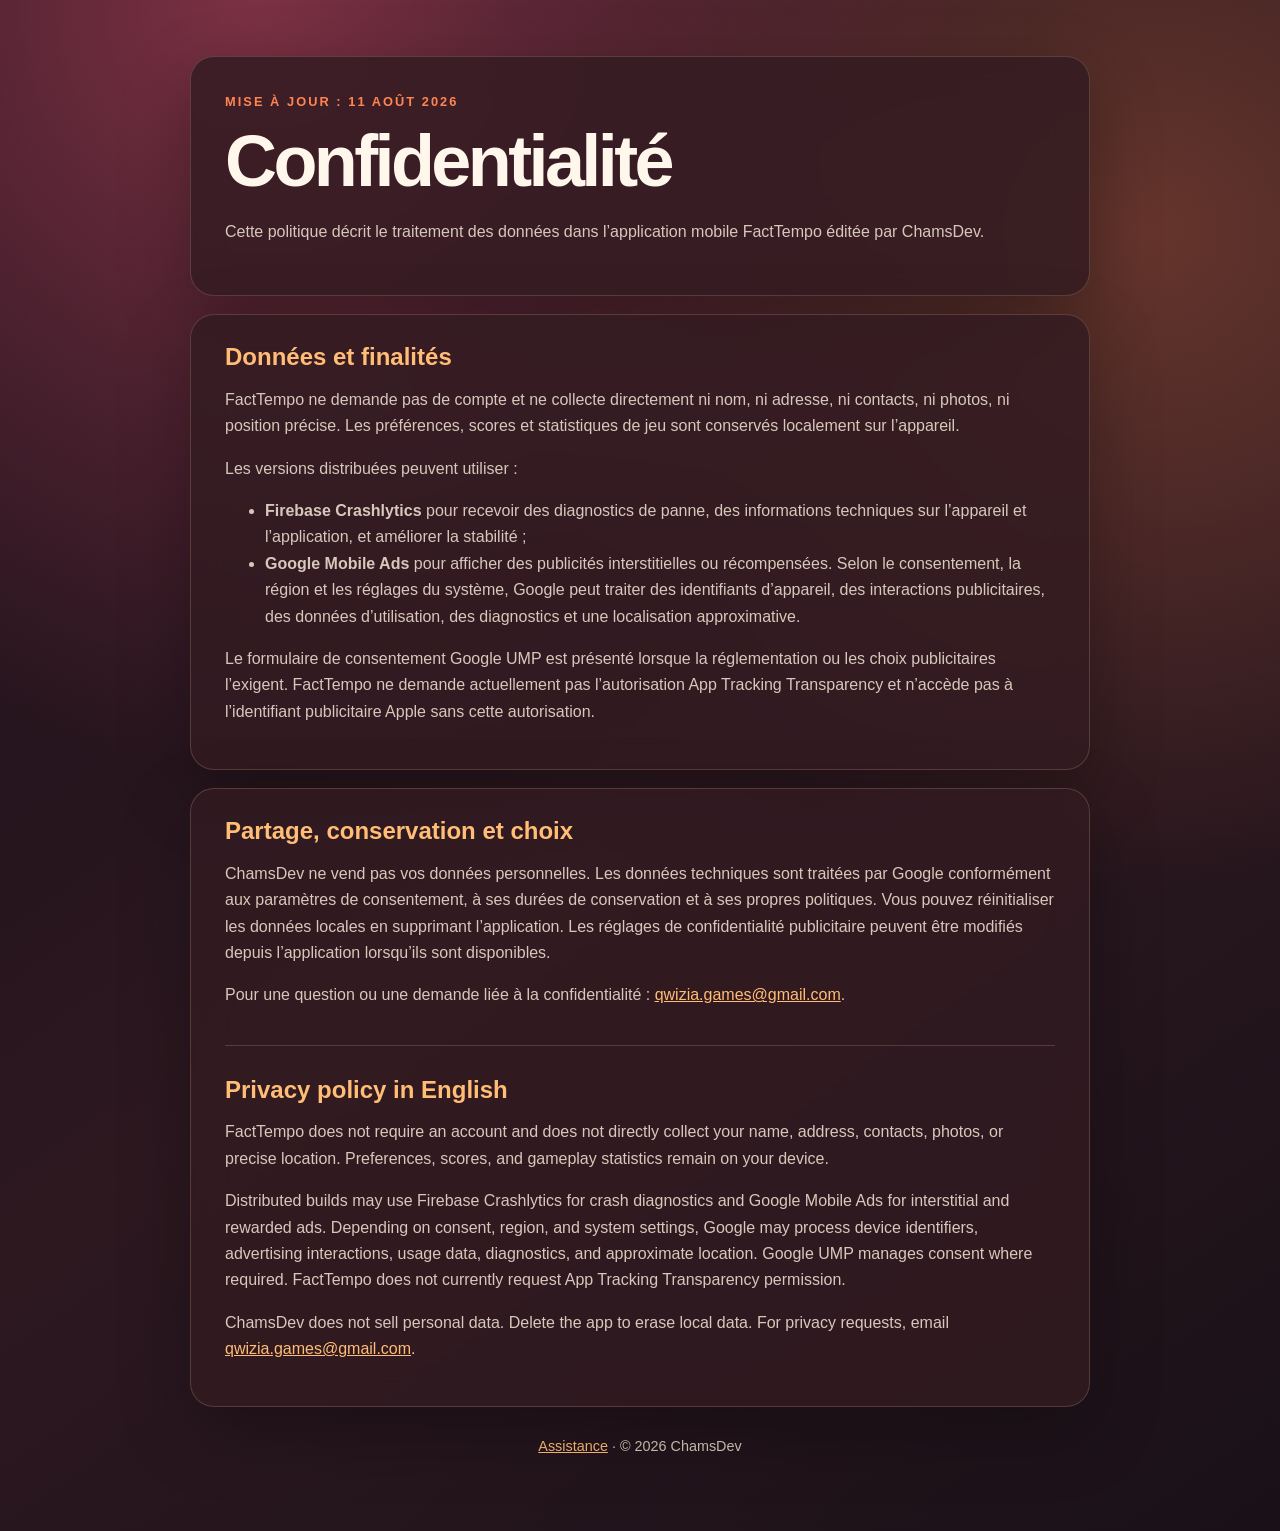
==== privacy.html @ de82e08e "Add FactTempo public support pages (#4)" ====
<!doctype html>
<html lang="fr">
  <head>
    <meta charset="utf-8">
    <meta name="viewport" content="width=device-width, initial-scale=1">
    <meta name="description" content="Politique de confidentialité officielle de FactTempo.">
    <title>Confidentialité FactTempo</title>
    <link rel="stylesheet" href="styles.css">
  </head>
  <body>
    <main>
      <header>
        <div class="eyebrow">Mise à jour : 11 août 2026</div>
        <h1>Confidentialité</h1>
        <p>Cette politique décrit le traitement des données dans l’application mobile FactTempo éditée par ChamsDev.</p>
      </header>

      <section>
        <h2>Données et finalités</h2>
        <p>FactTempo ne demande pas de compte et ne collecte directement ni nom, ni adresse, ni contacts, ni photos, ni position précise. Les préférences, scores et statistiques de jeu sont conservés localement sur l’appareil.</p>
        <p>Les versions distribuées peuvent utiliser :</p>
        <ul>
          <li><strong>Firebase Crashlytics</strong> pour recevoir des diagnostics de panne, des informations techniques sur l’appareil et l’application, et améliorer la stabilité ;</li>
          <li><strong>Google Mobile Ads</strong> pour afficher des publicités interstitielles ou récompensées. Selon le consentement, la région et les réglages du système, Google peut traiter des identifiants d’appareil, des interactions publicitaires, des données d’utilisation, des diagnostics et une localisation approximative.</li>
        </ul>
        <p>Le formulaire de consentement Google UMP est présenté lorsque la réglementation ou les choix publicitaires l’exigent. FactTempo ne demande actuellement pas l’autorisation App Tracking Transparency et n’accède pas à l’identifiant publicitaire Apple sans cette autorisation.</p>
      </section>

      <section>
        <h2>Partage, conservation et choix</h2>
        <p>ChamsDev ne vend pas vos données personnelles. Les données techniques sont traitées par Google conformément aux paramètres de consentement, à ses durées de conservation et à ses propres politiques. Vous pouvez réinitialiser les données locales en supprimant l’application. Les réglages de confidentialité publicitaire peuvent être modifiés depuis l’application lorsqu’ils sont disponibles.</p>
        <p>Pour une question ou une demande liée à la confidentialité : <a href="mailto:qwizia.games@gmail.com?subject=Confidentialit%C3%A9%20FactTempo">qwizia.games@gmail.com</a>.</p>

        <div class="language" lang="en">
          <h2>Privacy policy in English</h2>
          <p>FactTempo does not require an account and does not directly collect your name, address, contacts, photos, or precise location. Preferences, scores, and gameplay statistics remain on your device.</p>
          <p>Distributed builds may use Firebase Crashlytics for crash diagnostics and Google Mobile Ads for interstitial and rewarded ads. Depending on consent, region, and system settings, Google may process device identifiers, advertising interactions, usage data, diagnostics, and approximate location. Google UMP manages consent where required. FactTempo does not currently request App Tracking Transparency permission.</p>
          <p>ChamsDev does not sell personal data. Delete the app to erase local data. For privacy requests, email <a href="mailto:qwizia.games@gmail.com?subject=FactTempo%20Privacy">qwizia.games@gmail.com</a>.</p>
        </div>
      </section>
      <footer><a href="support.html">Assistance</a> · © 2026 ChamsDev</footer>
    </main>
  </body>
</html>
---- styles.css ----
:root {
  color-scheme: dark;
  font-family: -apple-system, BlinkMacSystemFont, "Segoe UI", sans-serif;
  --ink: #fff7ec;
  --muted: #d8c8bb;
  --accent: #ff8652;
  --accent-soft: #ffbd76;
  --surface: rgba(50, 27, 34, 0.82);
  --line: rgba(255, 216, 176, 0.18);
}

* {
  box-sizing: border-box;
}

body {
  margin: 0;
  min-height: 100vh;
  color: var(--ink);
  background:
    radial-gradient(circle at 20% 0%, #7c3144 0, transparent 42%),
    radial-gradient(circle at 90% 15%, #65352c 0, transparent 38%),
    linear-gradient(145deg, #190f19, #2d1820 52%, #1a1118);
  line-height: 1.65;
}

main {
  width: min(900px, calc(100% - 32px));
  margin: 0 auto;
  padding: 56px 0 72px;
}

header,
section {
  border: 1px solid var(--line);
  border-radius: 24px;
  background: var(--surface);
  box-shadow: 0 24px 70px rgba(0, 0, 0, 0.28);
  backdrop-filter: blur(18px);
}

header {
  padding: 34px;
}

section {
  margin-top: 18px;
  padding: 28px 34px;
}

h1,
h2 {
  line-height: 1.15;
}

h1 {
  margin: 8px 0 12px;
  font-size: clamp(2.25rem, 8vw, 4.5rem);
  letter-spacing: -0.05em;
}

h2 {
  margin: 0 0 12px;
  color: var(--accent-soft);
}

p,
li {
  color: var(--muted);
}

a {
  color: var(--accent-soft);
}

.eyebrow {
  color: var(--accent);
  font-size: 0.8rem;
  font-weight: 800;
  letter-spacing: 0.16em;
  text-transform: uppercase;
}

.links {
  display: flex;
  flex-wrap: wrap;
  gap: 12px;
  margin-top: 24px;
}

.links a {
  display: inline-block;
  border: 1px solid var(--line);
  border-radius: 999px;
  padding: 10px 16px;
  background: rgba(255, 134, 82, 0.1);
  font-weight: 700;
  text-decoration: none;
}

.language {
  margin-top: 36px;
  padding-top: 30px;
  border-top: 1px solid var(--line);
}

footer {
  padding: 28px 6px 0;
  color: var(--muted);
  font-size: 0.9rem;
  text-align: center;
}

@media (max-width: 520px) {
  main {
    padding-top: 20px;
  }

  header,
  section {
    border-radius: 18px;
    padding: 24px;
  }
}
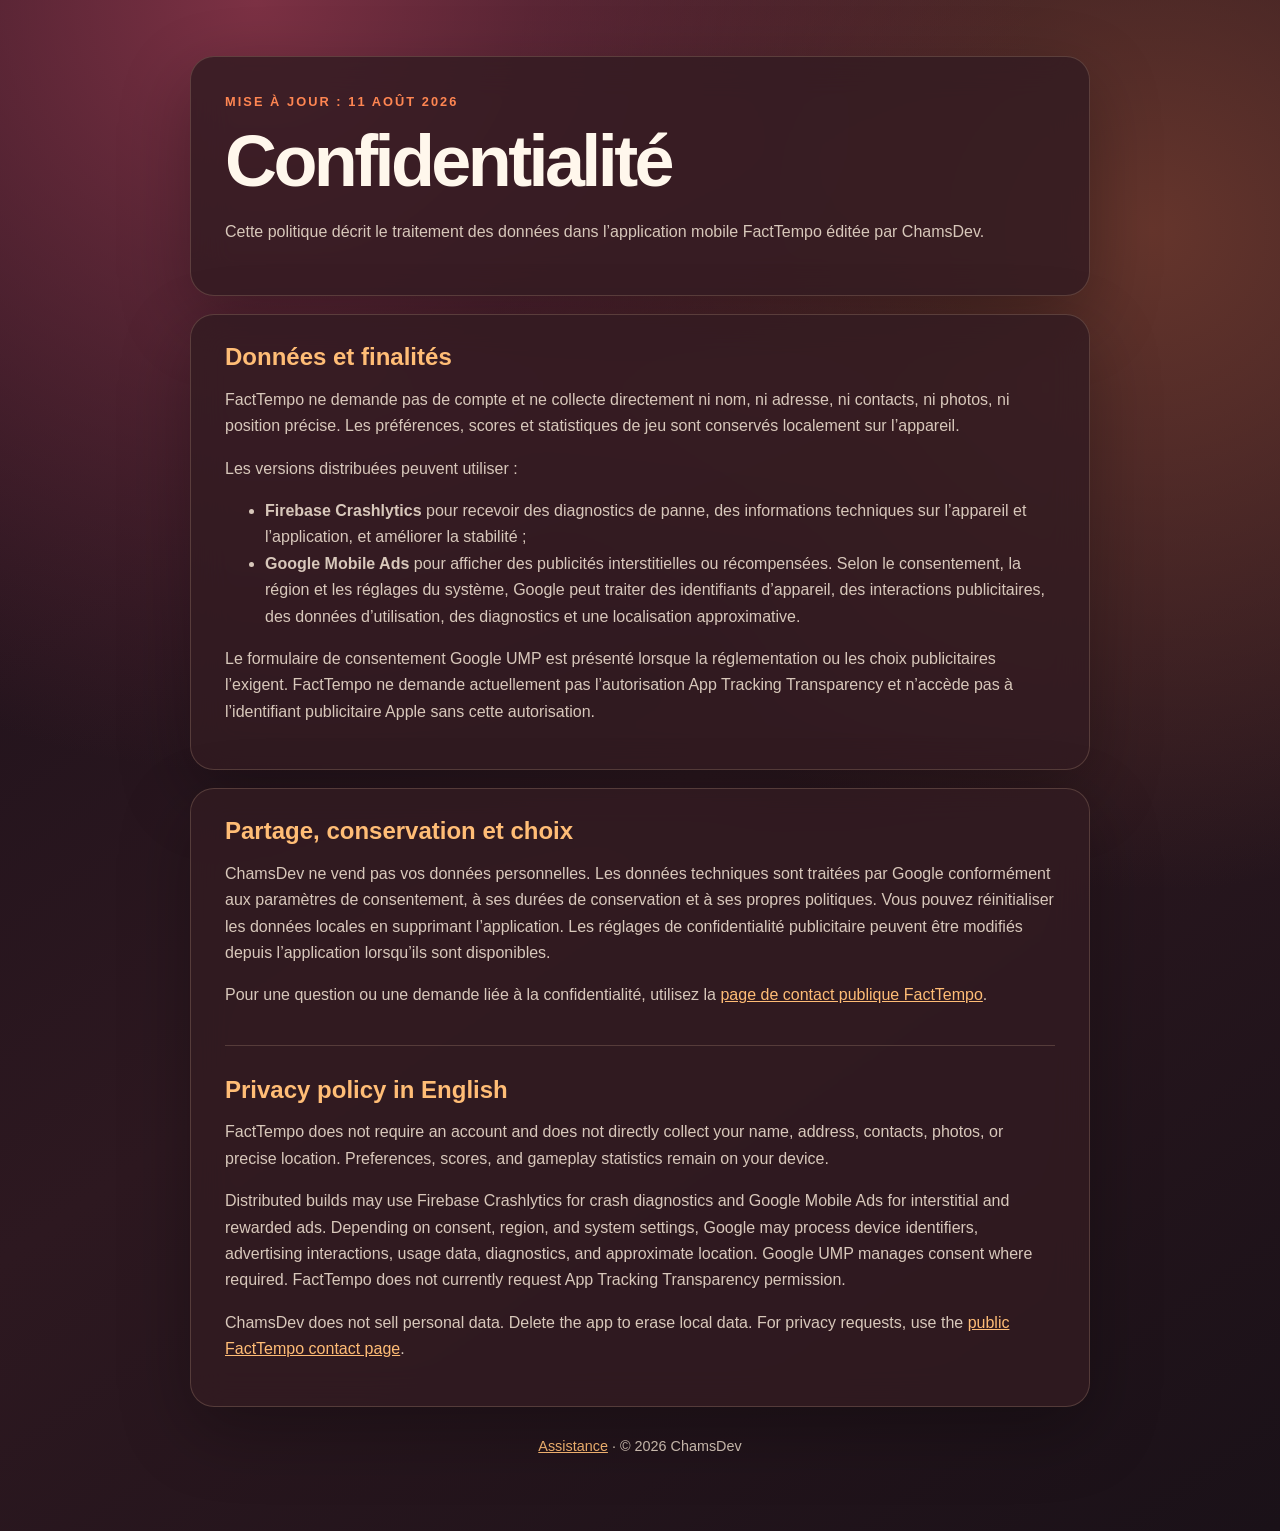
==== commit 04a8a984: "Complete FactTempo iOS signing and AdMob setup (#5)" ====
--- a/privacy.html
+++ b/privacy.html
@@ -29,13 +29,13 @@
       <section>
         <h2>Partage, conservation et choix</h2>
         <p>ChamsDev ne vend pas vos données personnelles. Les données techniques sont traitées par Google conformément aux paramètres de consentement, à ses durées de conservation et à ses propres politiques. Vous pouvez réinitialiser les données locales en supprimant l’application. Les réglages de confidentialité publicitaire peuvent être modifiés depuis l’application lorsqu’ils sont disponibles.</p>
-        <p>Pour une question ou une demande liée à la confidentialité : <a href="mailto:qwizia.games@gmail.com?subject=Confidentialit%C3%A9%20FactTempo">qwizia.games@gmail.com</a>.</p>
+        <p>Pour une question ou une demande liée à la confidentialité, utilisez la <a href="https://github.com/qwizia/facttempo-support/issues/new">page de contact publique FactTempo</a>.</p>
 
         <div class="language" lang="en">
           <h2>Privacy policy in English</h2>
           <p>FactTempo does not require an account and does not directly collect your name, address, contacts, photos, or precise location. Preferences, scores, and gameplay statistics remain on your device.</p>
           <p>Distributed builds may use Firebase Crashlytics for crash diagnostics and Google Mobile Ads for interstitial and rewarded ads. Depending on consent, region, and system settings, Google may process device identifiers, advertising interactions, usage data, diagnostics, and approximate location. Google UMP manages consent where required. FactTempo does not currently request App Tracking Transparency permission.</p>
-          <p>ChamsDev does not sell personal data. Delete the app to erase local data. For privacy requests, email <a href="mailto:qwizia.games@gmail.com?subject=FactTempo%20Privacy">qwizia.games@gmail.com</a>.</p>
+          <p>ChamsDev does not sell personal data. Delete the app to erase local data. For privacy requests, use the <a href="https://github.com/qwizia/facttempo-support/issues/new">public FactTempo contact page</a>.</p>
         </div>
       </section>
       <footer><a href="support.html">Assistance</a> · © 2026 ChamsDev</footer>
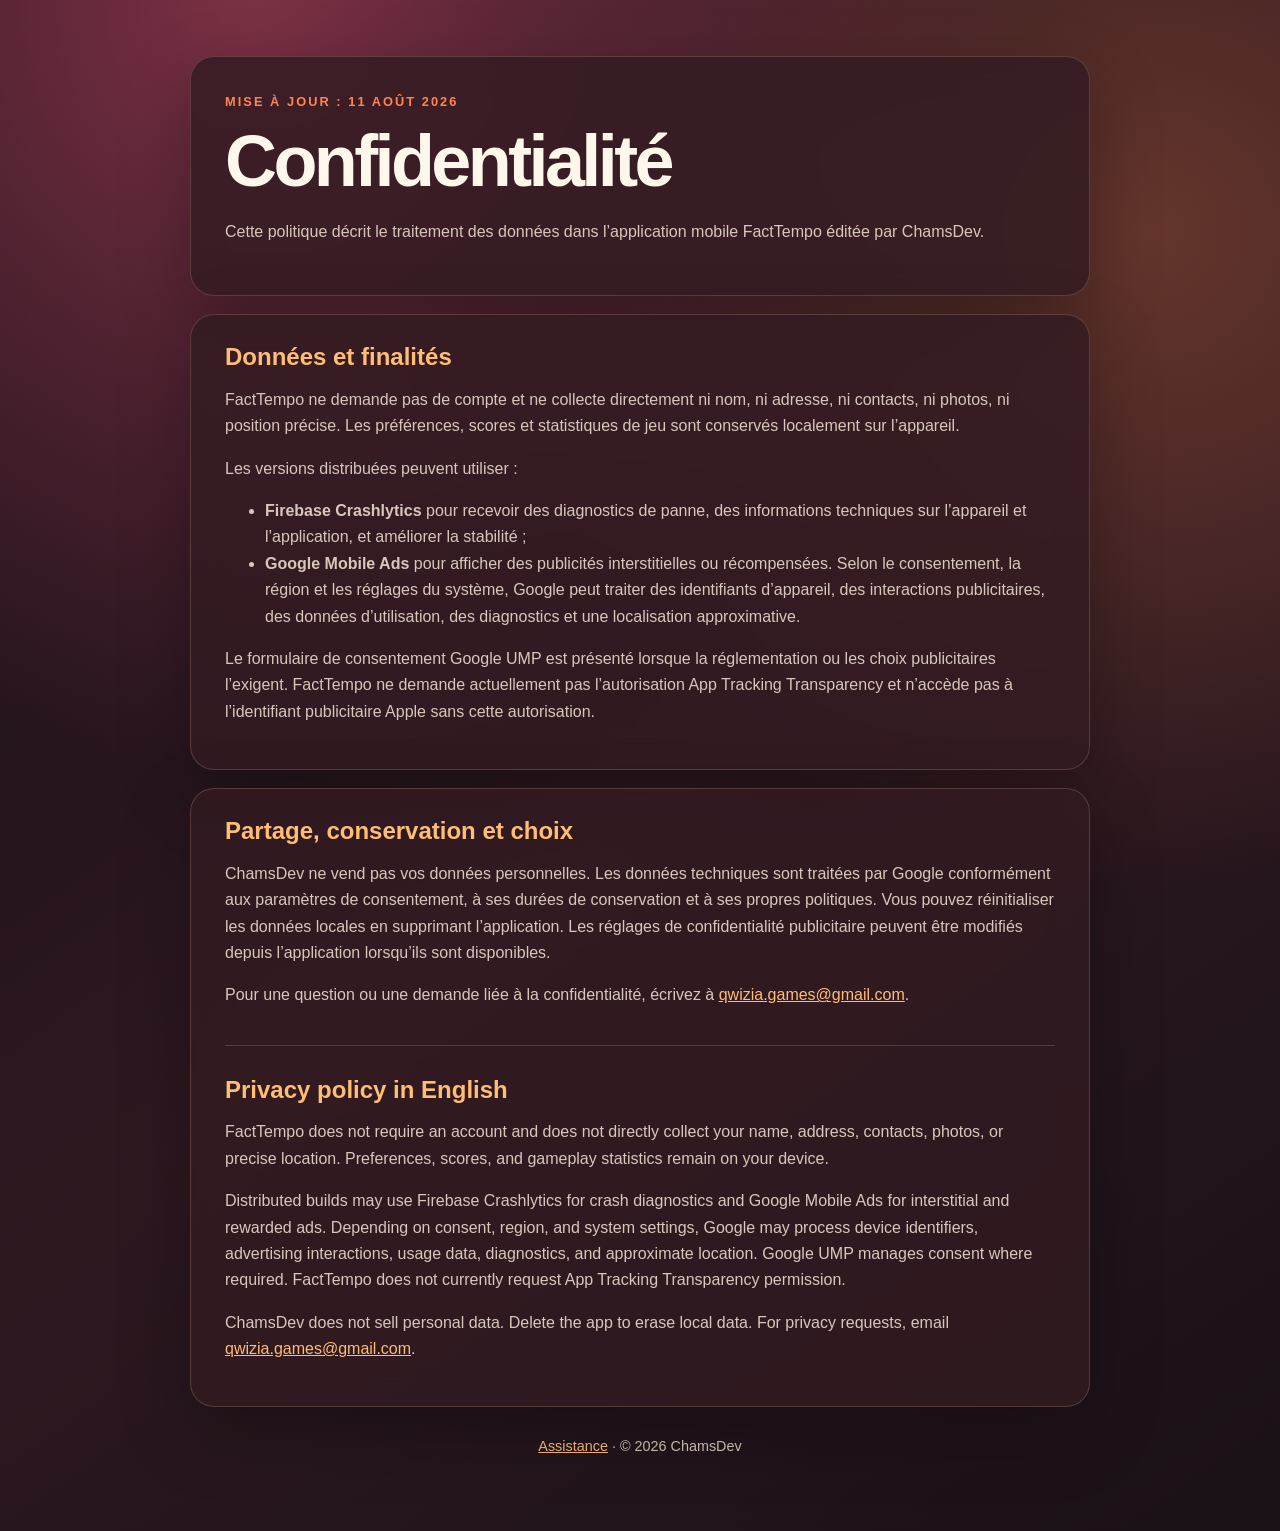
==== commit 4b57ad50: "Use Qwizia support email for FactTempo (#8)" ====
--- a/privacy.html
+++ b/privacy.html
@@ -29,13 +29,13 @@
       <section>
         <h2>Partage, conservation et choix</h2>
         <p>ChamsDev ne vend pas vos données personnelles. Les données techniques sont traitées par Google conformément aux paramètres de consentement, à ses durées de conservation et à ses propres politiques. Vous pouvez réinitialiser les données locales en supprimant l’application. Les réglages de confidentialité publicitaire peuvent être modifiés depuis l’application lorsqu’ils sont disponibles.</p>
-        <p>Pour une question ou une demande liée à la confidentialité, utilisez la <a href="https://github.com/qwizia/facttempo-support/issues/new">page de contact publique FactTempo</a>.</p>
+        <p>Pour une question ou une demande liée à la confidentialité, écrivez à <a href="mailto:qwizia.games@gmail.com?subject=Confidentialit%C3%A9%20FactTempo">qwizia.games@gmail.com</a>.</p>
 
         <div class="language" lang="en">
           <h2>Privacy policy in English</h2>
           <p>FactTempo does not require an account and does not directly collect your name, address, contacts, photos, or precise location. Preferences, scores, and gameplay statistics remain on your device.</p>
           <p>Distributed builds may use Firebase Crashlytics for crash diagnostics and Google Mobile Ads for interstitial and rewarded ads. Depending on consent, region, and system settings, Google may process device identifiers, advertising interactions, usage data, diagnostics, and approximate location. Google UMP manages consent where required. FactTempo does not currently request App Tracking Transparency permission.</p>
-          <p>ChamsDev does not sell personal data. Delete the app to erase local data. For privacy requests, use the <a href="https://github.com/qwizia/facttempo-support/issues/new">public FactTempo contact page</a>.</p>
+          <p>ChamsDev does not sell personal data. Delete the app to erase local data. For privacy requests, email <a href="mailto:qwizia.games@gmail.com?subject=FactTempo%20Privacy">qwizia.games@gmail.com</a>.</p>
         </div>
       </section>
       <footer><a href="support.html">Assistance</a> · © 2026 ChamsDev</footer>
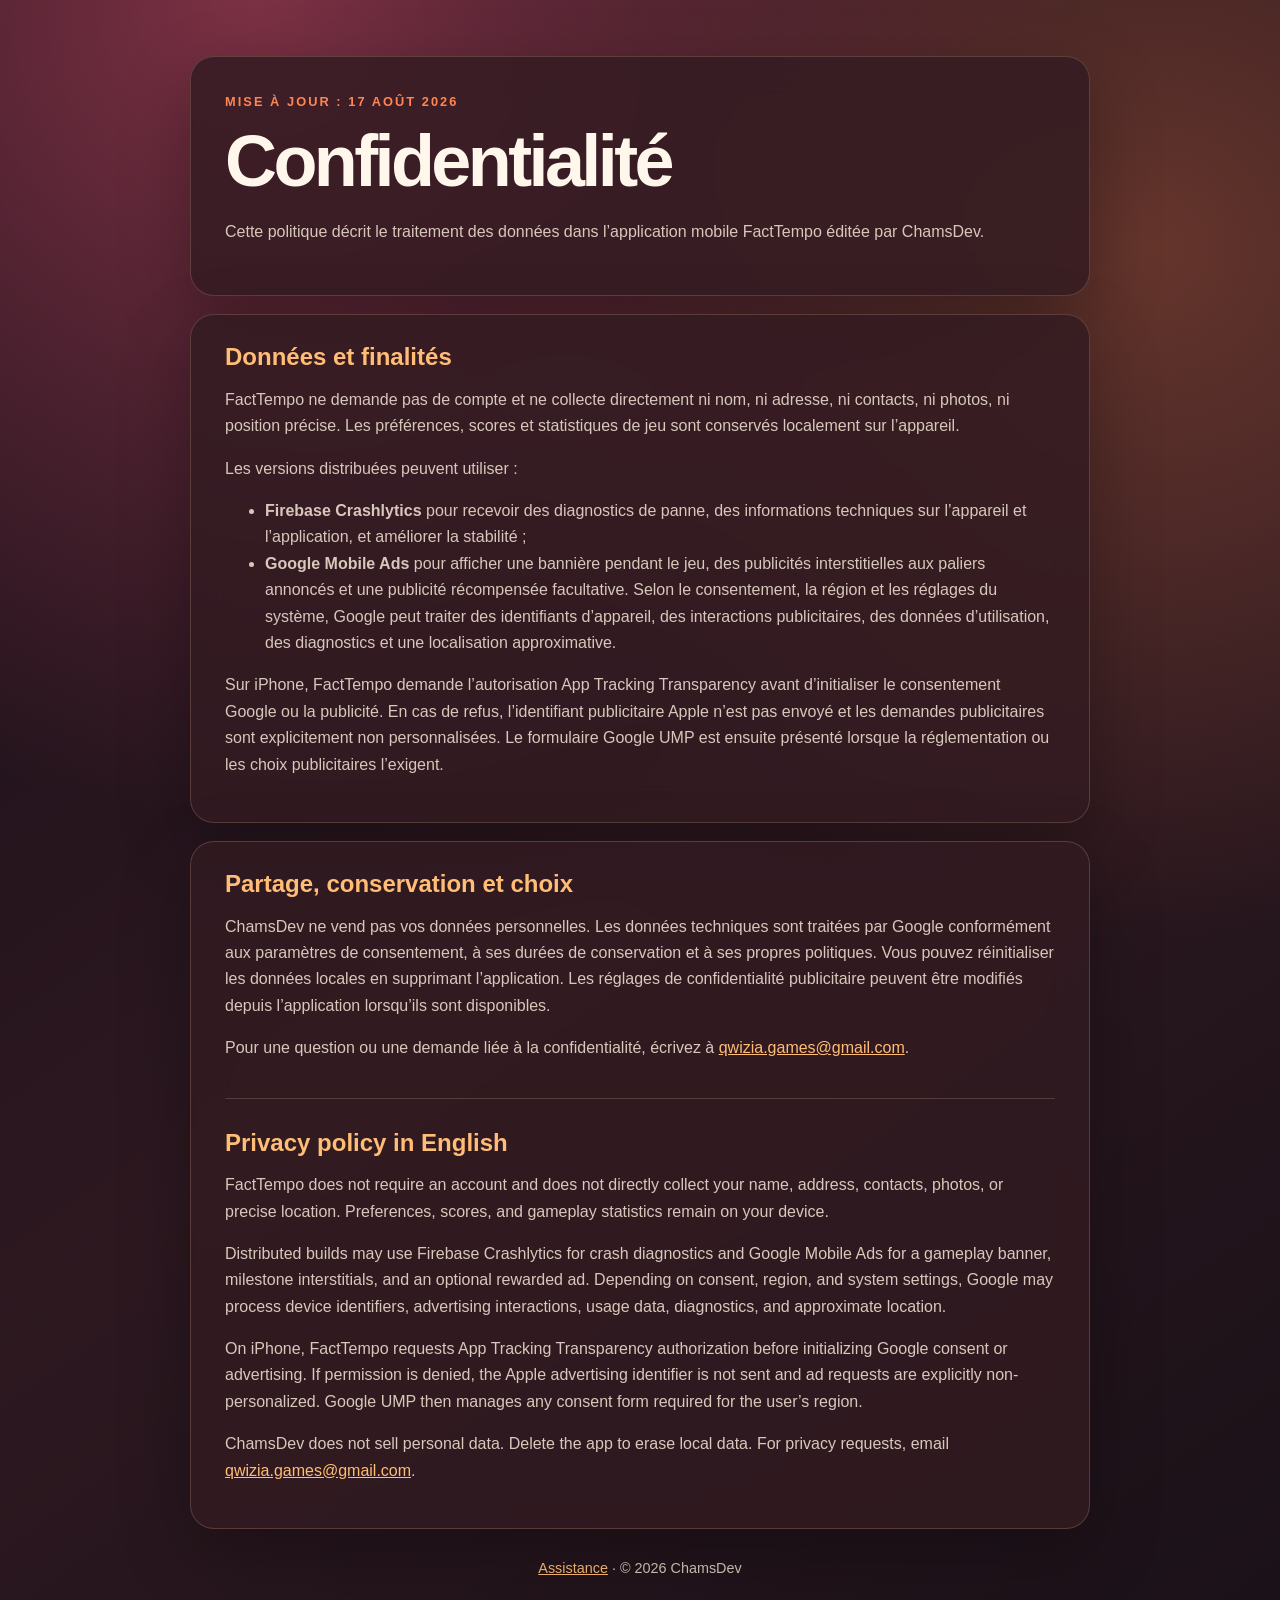
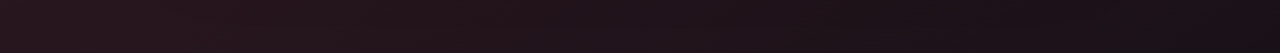
==== commit d92a9a3e: "Align FactTempo privacy policy with ATT" ====
--- a/privacy.html
+++ b/privacy.html
@@ -10,7 +10,7 @@
   <body>
     <main>
       <header>
-        <div class="eyebrow">Mise à jour : 11 août 2026</div>
+        <div class="eyebrow">Mise à jour : 17 août 2026</div>
         <h1>Confidentialité</h1>
         <p>Cette politique décrit le traitement des données dans l’application mobile FactTempo éditée par ChamsDev.</p>
       </header>
@@ -21,9 +21,9 @@
         <p>Les versions distribuées peuvent utiliser :</p>
         <ul>
           <li><strong>Firebase Crashlytics</strong> pour recevoir des diagnostics de panne, des informations techniques sur l’appareil et l’application, et améliorer la stabilité ;</li>
-          <li><strong>Google Mobile Ads</strong> pour afficher des publicités interstitielles ou récompensées. Selon le consentement, la région et les réglages du système, Google peut traiter des identifiants d’appareil, des interactions publicitaires, des données d’utilisation, des diagnostics et une localisation approximative.</li>
+          <li><strong>Google Mobile Ads</strong> pour afficher une bannière pendant le jeu, des publicités interstitielles aux paliers annoncés et une publicité récompensée facultative. Selon le consentement, la région et les réglages du système, Google peut traiter des identifiants d’appareil, des interactions publicitaires, des données d’utilisation, des diagnostics et une localisation approximative.</li>
         </ul>
-        <p>Le formulaire de consentement Google UMP est présenté lorsque la réglementation ou les choix publicitaires l’exigent. FactTempo ne demande actuellement pas l’autorisation App Tracking Transparency et n’accède pas à l’identifiant publicitaire Apple sans cette autorisation.</p>
+        <p>Sur iPhone, FactTempo demande l’autorisation App Tracking Transparency avant d’initialiser le consentement Google ou la publicité. En cas de refus, l’identifiant publicitaire Apple n’est pas envoyé et les demandes publicitaires sont explicitement non personnalisées. Le formulaire Google UMP est ensuite présenté lorsque la réglementation ou les choix publicitaires l’exigent.</p>
       </section>
 
       <section>
@@ -34,7 +34,8 @@
         <div class="language" lang="en">
           <h2>Privacy policy in English</h2>
           <p>FactTempo does not require an account and does not directly collect your name, address, contacts, photos, or precise location. Preferences, scores, and gameplay statistics remain on your device.</p>
-          <p>Distributed builds may use Firebase Crashlytics for crash diagnostics and Google Mobile Ads for interstitial and rewarded ads. Depending on consent, region, and system settings, Google may process device identifiers, advertising interactions, usage data, diagnostics, and approximate location. Google UMP manages consent where required. FactTempo does not currently request App Tracking Transparency permission.</p>
+          <p>Distributed builds may use Firebase Crashlytics for crash diagnostics and Google Mobile Ads for a gameplay banner, milestone interstitials, and an optional rewarded ad. Depending on consent, region, and system settings, Google may process device identifiers, advertising interactions, usage data, diagnostics, and approximate location.</p>
+          <p>On iPhone, FactTempo requests App Tracking Transparency authorization before initializing Google consent or advertising. If permission is denied, the Apple advertising identifier is not sent and ad requests are explicitly non-personalized. Google UMP then manages any consent form required for the user’s region.</p>
           <p>ChamsDev does not sell personal data. Delete the app to erase local data. For privacy requests, email <a href="mailto:qwizia.games@gmail.com?subject=FactTempo%20Privacy">qwizia.games@gmail.com</a>.</p>
         </div>
       </section>
